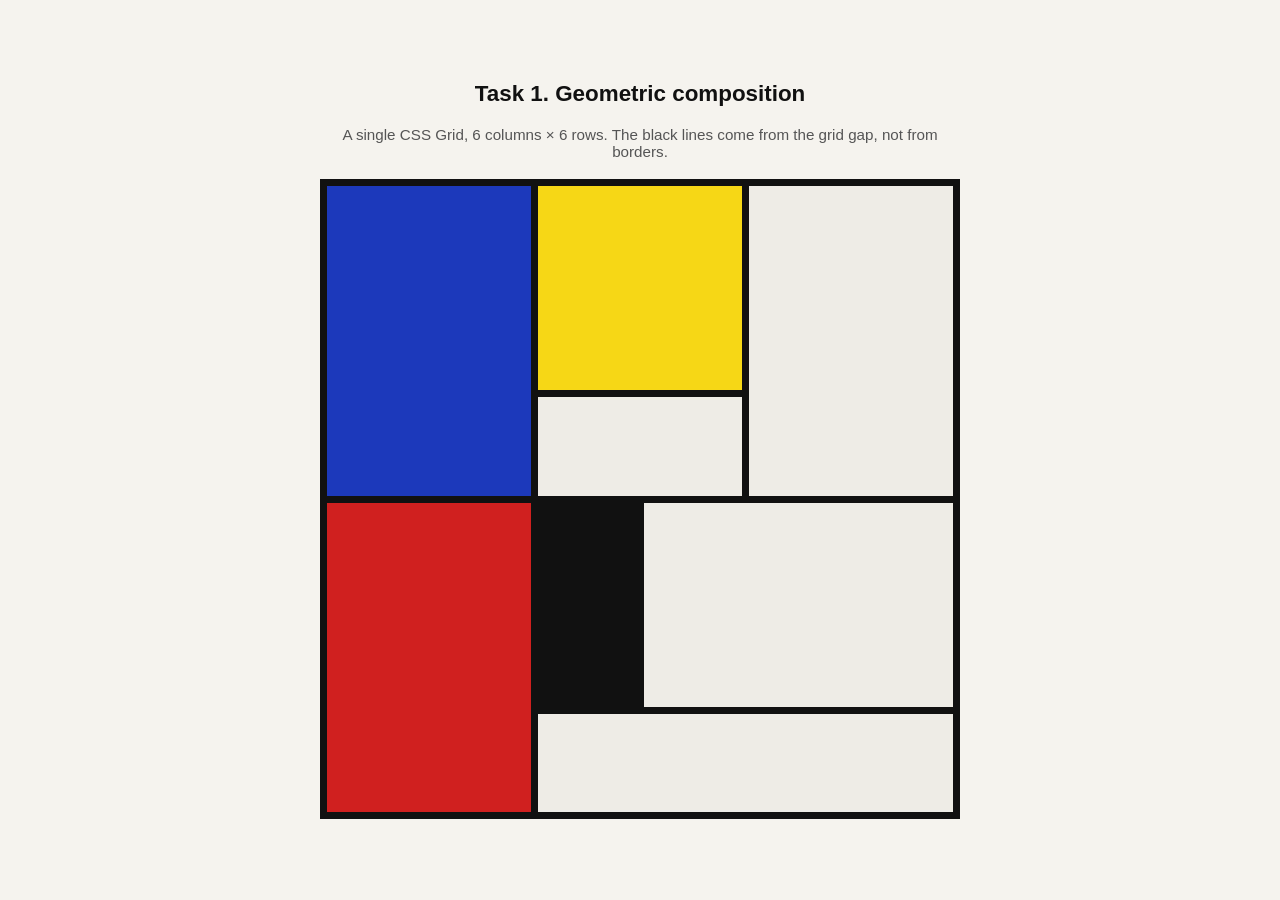
==== index.html @ 57ae8bd6 "Add files via upload" ====
<!DOCTYPE html>
<html lang="en">
<head>
<meta charset="UTF-8">
<title>Task 1 — Geometric Composition (CSS Grid)</title>
<link rel="stylesheet" href="style.css">
</head>
<body>
  <main class="page">
    <h1>Task 1. Geometric composition</h1>
    <p class="hint">A single CSS Grid, 6 columns × 6 rows. The black lines come from the grid gap, not from borders.</p>

    <div class="composition">
      <div class="block blue"></div>
      <div class="block yellow"></div>
      <div class="block light-a"></div>
      <div class="block grayR"></div>
      <div class="block red"></div>
      <div class="block black"></div>
      <div class="block grayMid"></div>
      <div class="block grayBottom"></div>
    </div>
  </main>
</body>
</html>
---- style.css ----
:root {
  --ink: #111111;
  --paper: #f5f3ee;
  --blue: #1c39bb;
  --yellow: #f6d716;
  --red: #d0201f;
  --black: #111111;
  --light: #eeece6;
  --line-width: 0.8vmin;
}

* { box-sizing: border-box; }

body {
  margin: 0;
  min-height: 100vh;
  background: var(--paper);
  color: var(--ink);
  font-family: "Segoe UI", Helvetica, Arial, sans-serif;
  display: flex;
  align-items: center;
  justify-content: center;
}

.page {
  display: flex;
  flex-direction: column;
  align-items: center;
  gap: 1.2rem;
  padding: 2rem 1rem;
}

h1 {
  margin: 0;
  font-size: 1.4rem;
  font-weight: 700;
}

.hint {
  margin: 0;
  max-width: 40rem;
  text-align: center;
  color: #555;
  font-size: 0.95rem;
}

/* The composition itself: a single CSS Grid, 6 columns x 6 rows.
   It stays square (aspect-ratio 1/1) and its size is driven by vmin,
   so it scales with the window but never grows taller than the screen. */
.composition {
  width: min(80vmin, 640px);
  aspect-ratio: 1 / 1;
  background: var(--black);           /* this is where the "black lines" come from */
  display: grid;
  grid-template-columns: repeat(6, 1fr);
  grid-template-rows: repeat(6, 1fr);
  gap: var(--line-width);
  padding: var(--line-width);          /* frame around the whole composition */
}

.block { min-width: 0; min-height: 0; }

.blue        { grid-column: 1 / 3; grid-row: 1 / 4; background: var(--blue); }
.yellow      { grid-column: 3 / 5; grid-row: 1 / 3; background: var(--yellow); }
.light-a     { grid-column: 3 / 5; grid-row: 3 / 4; background: var(--light); }
.grayR       { grid-column: 5 / 7; grid-row: 1 / 4; background: var(--light); }
.red         { grid-column: 1 / 3; grid-row: 4 / 7; background: var(--red); }
.black       { grid-column: 3 / 4; grid-row: 4 / 6; background: var(--black); }
.grayMid     { grid-column: 4 / 7; grid-row: 4 / 6; background: var(--light); }
.grayBottom  { grid-column: 3 / 7; grid-row: 6 / 7; background: var(--light); }
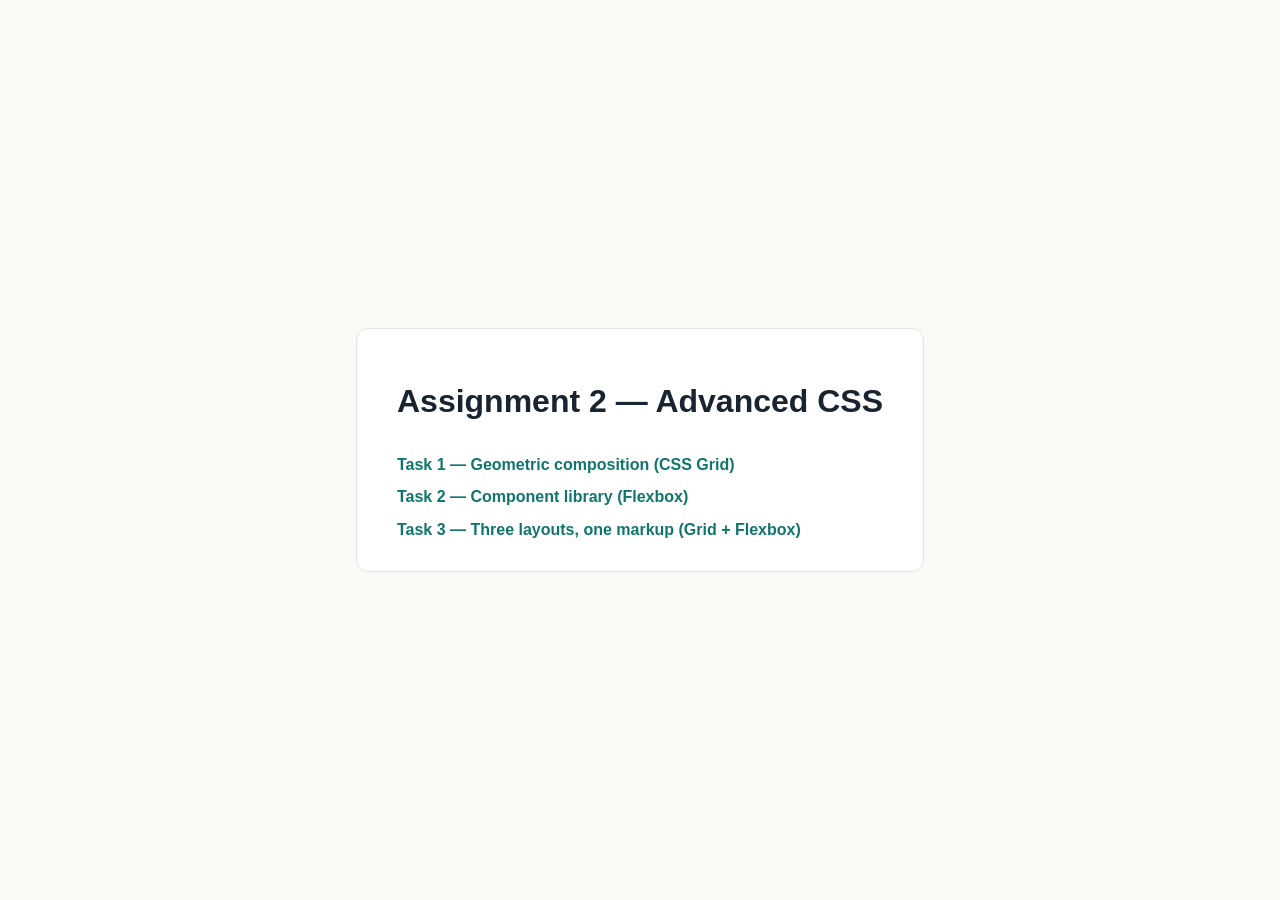
==== commit 98b08822: "Add files via upload" ====
--- a/index.html
+++ b/index.html
@@ -2,24 +2,20 @@
 <html lang="en">
 <head>
 <meta charset="UTF-8">
-<title>Task 1 — Geometric Composition (CSS Grid)</title>
-<link rel="stylesheet" href="style.css">
+<title>Assignment 2 — Advanced CSS</title>
+<style>
+  body { font-family: -apple-system, "Segoe UI", Roboto, Helvetica, Arial, sans-serif; background:#fbfaf7; color:#182430; display:flex; align-items:center; justify-content:center; min-height:100vh; margin:0; }
+  .card { background:white; border:1px solid #e2e5e0; border-radius:12px; padding:2rem 2.5rem; display:flex; flex-direction:column; gap:0.9rem; }
+  a { color:#0f766e; font-weight:600; text-decoration:none; }
+  a:hover { text-decoration:underline; }
+</style>
 </head>
 <body>
-  <main class="page">
-    <h1>Task 1. Geometric composition</h1>
-    <p class="hint">A single CSS Grid, 6 columns × 6 rows. The black lines come from the grid gap, not from borders.</p>
-
-    <div class="composition">
-      <div class="block blue"></div>
-      <div class="block yellow"></div>
-      <div class="block light-a"></div>
-      <div class="block grayR"></div>
-      <div class="block red"></div>
-      <div class="block black"></div>
-      <div class="block grayMid"></div>
-      <div class="block grayBottom"></div>
-    </div>
-  </main>
+  <div class="card">
+    <h1>Assignment 2 — Advanced CSS</h1>
+    <a href="task1/index.html">Task 1 — Geometric composition (CSS Grid)</a>
+    <a href="task2/index.html">Task 2 — Component library (Flexbox)</a>
+    <a href="task3/index.html">Task 3 — Three layouts, one markup (Grid + Flexbox)</a>
+  </div>
 </body>
 </html>
